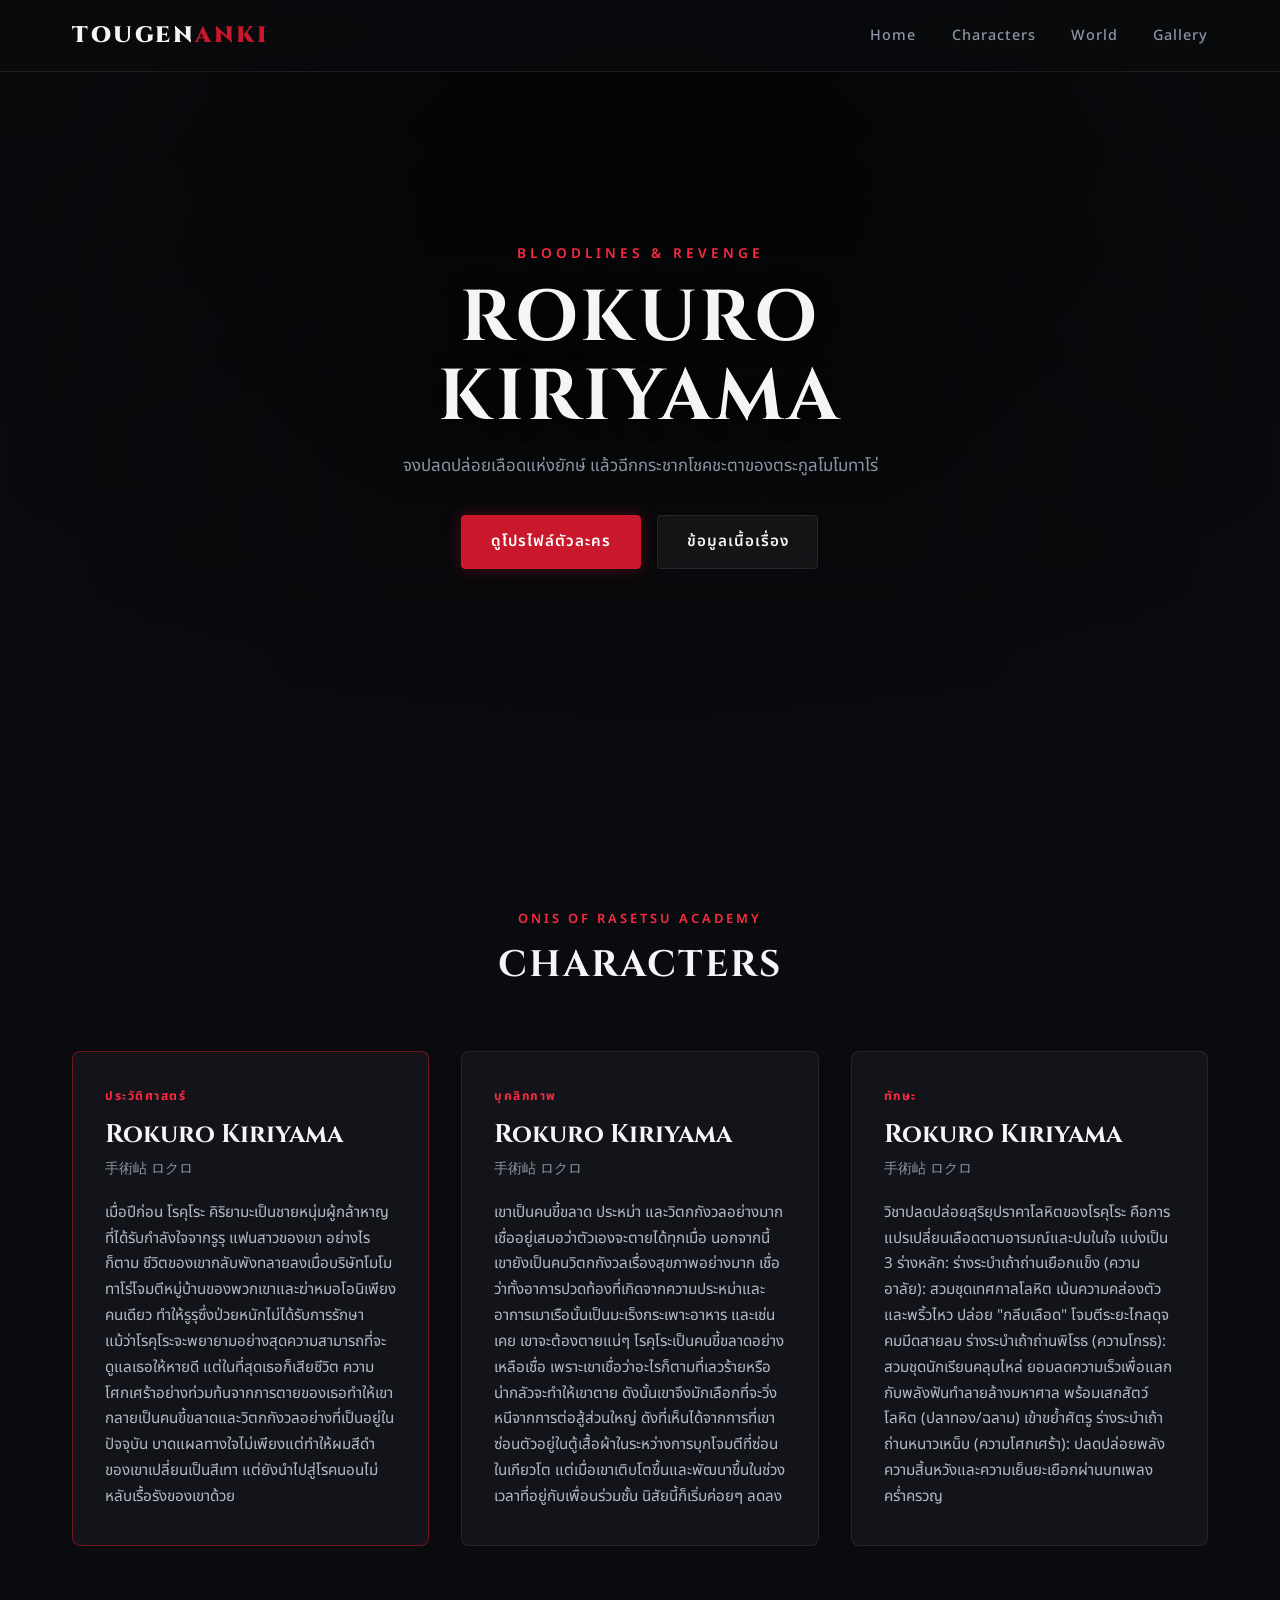
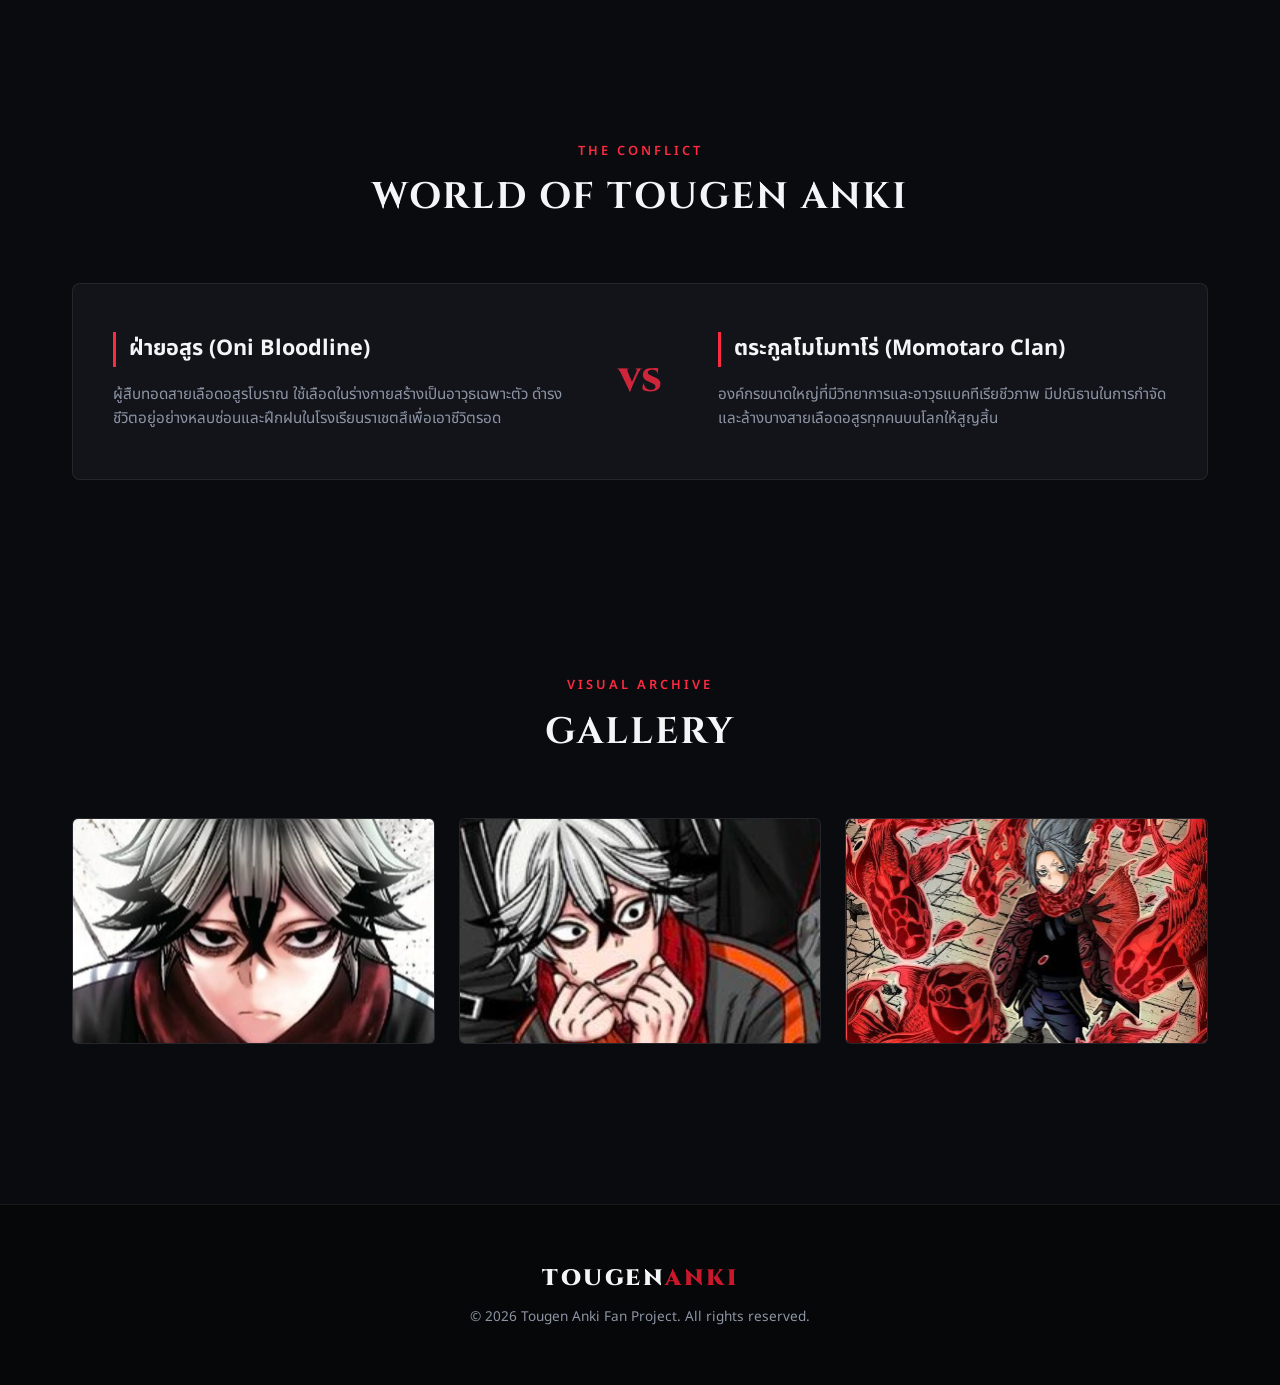
==== Fansite/imgs/Fansite/index.html @ 7ea4e855 "Add files via upload" ====
<!DOCTYPE html>
<html lang="en">
<head>
  <meta charset="UTF-8">
  <meta name="viewport" content="width=device-width, initial-scale=1.0">
  <title>Tougen Anki Fansite | เลือดอสูรราเชตสึ</title>
  <link rel="stylesheet" href="style.css">
  
  <!-- Google Fonts: ฟอนต์สไตล์เฉียบคม Dark Fantasy -->
  <link rel="preconnect" href="https://fonts.googleapis.com">
  <link rel="preconnect" href="https://fonts.gstatic.com" crossorigin>
  <link href="https://fonts.googleapis.com/css2?family=Cinzel:wght@600;700;900&family=Noto+Sans+Thai:wght@300;400;600&family=Oswald:wght@500;700&display=swap" rel="stylesheet">
</head>
<body>

  <!-- Navigation Bar -->
  <header>
    <nav class="navbar">
      <div class="logo">TOUGEN<span>ANKI</span></div>
      <ul class="nav-links">
        <li><a href="#home">Home</a></li>
        <li><a href="#profile">Characters</a></li>
        <li><a href="#world">World</a></li>
        <li><a href="#gallery">Gallery</a></li>
      </ul>
    </nav>
  </header>

  <main>
    <!-- Hero Section -->
    <section class="hero" id="home">
      <!-- กรณีที่ 1: ใช้วิดีโอพื้นหลัง (ถ้าใช้ตัวนี้ ให้เปิดใช้งานแท็ก video นี้) -->
      <video class="hero-video" autoplay muted loop playsinline preload="auto">
        <source src="imgs/vedeo_ZBHWI9NB.mp4" type="video/mp4">
        บราวเซอร์ของคุณไม่รองรับการเล่นวิดีโอ
      </video> 
    

      <!-- เลเยอร์เงาไล่ระดับสีคุมโทน -->
      <div class="hero-overlay"></div>

      <!-- เนื้อหาพาดหัวบน Hero -->
      <div class="hero-content">
        <span class="hero-tag">BLOODLINES & REVENGE</span>
        <h1 class="hero-title">ROKURO KIRIYAMA</h1>
        <p class="hero-desc">จงปลดปล่อยเลือดแห่งยักษ์ แล้วฉีกกระชากโชคชะตาของตระกูลโมโมทาโร่</p>
        <div class="hero-actions">
          <a href="#profile" class="btn btn-primary">ดูโปรไฟล์ตัวละคร</a>
          <a href="#world" class="btn btn-secondary">ข้อมูลเนื้อเรื่อง</a>
        </div>
      </div>
    </section>

    <!-- Character Profiles Section -->
    <section class="section profile" id="profile">
      <div class="section-header">
        <span class="sub-title">ONIS OF RASETSU ACADEMY</span>
        <h2 class="title">CHARACTERS</h2>
      </div>

      <div class="card-grid">
        <!-- Rokuro Card -->
        <article class="card highlight-card">
          <div class="card-tag">ประวัติศาสตร์</div>
          <h3 class="card-name">Rokuro Kiriyama</h3>
          <p class="card-japanese">手術岾 ロクロ</p>
          <p class="card-info">เมื่อปีก่อน โรคุโระ คิริยามะเป็นชายหนุ่มผู้กล้าหาญที่ได้รับกำลังใจจากรูรุ แฟนสาวของเขา อย่างไรก็ตาม ชีวิตของเขากลับพังทลายลงเมื่อบริษัทโมโมทาโร่โจมตีหมู่บ้านของพวกเขาและฆ่าหมอโอนิเพียงคนเดียว ทำให้รูรุซึ่งป่วยหนักไม่ได้รับการรักษา แม้ว่าโรคุโระจะพยายามอย่างสุดความสามารถที่จะดูแลเธอให้หายดี แต่ในที่สุดเธอก็เสียชีวิต ความโศกเศร้าอย่างท่วมท้นจากการตายของเธอทำให้เขากลายเป็นคนขี้ขลาดและวิตกกังวลอย่างที่เป็นอยู่ในปัจจุบัน บาดแผลทางใจไม่เพียงแต่ทำให้ผมสีดำของเขาเปลี่ยนเป็นสีเทา แต่ยังนำไปสู่โรคนอนไม่หลับเรื้อรังของเขาด้วย</p>
        </article>

        <!-- Shiki Card -->
        <article class="card">
          <div class="card-tag">บุคลิกภาพ</div>
          <h3 class="card-name">Rokuro Kiriyama</h3>
          <p class="card-japanese">手術岾 ロクロ</p>
          <p class="card-info">เขาเป็นคนขี้ขลาด ประหม่า และวิตกกังวลอย่างมาก เชื่ออยู่เสมอว่าตัวเองจะตายได้ทุกเมื่อ นอกจากนี้เขายังเป็นคนวิตกกังวลเรื่องสุขภาพอย่างมาก เชื่อว่าทั้งอาการปวดท้องที่เกิดจากความประหม่าและอาการเมาเรือนั้นเป็นมะเร็งกระเพาะอาหาร และเช่นเคย เขาจะต้องตายแน่ๆ โรคุโระเป็นคนขี้ขลาดอย่างเหลือเชื่อ เพราะเขาเชื่อว่าอะไรก็ตามที่เลวร้ายหรือน่ากลัวจะทำให้เขาตาย ดังนั้นเขาจึงมักเลือกที่จะวิ่งหนีจากการต่อสู้ส่วนใหญ่ ดังที่เห็นได้จากการที่เขาซ่อนตัวอยู่ในตู้เสื้อผ้าในระหว่างการบุกโจมตีที่ซ่อนในเกียวโต แต่เมื่อเขาเติบโตขึ้นและพัฒนาขึ้นในช่วงเวลาที่อยู่กับเพื่อนร่วมชั้น นิสัยนี้ก็เริ่มค่อยๆ ลดลง</p>
        </article>

        <!-- Naito Card -->
        <article class="card">
          <div class="card-tag">ทักษะ</div>
          <h3 class="card-name">Rokuro Kiriyama</h3>
          <p class="card-japanese">手術岾 ロクロ</p>
          <p class="card-info">วิชาปลดปล่อยสุริยุปราคาโลหิตของโรคุโระ คือการแปรเปลี่ยนเลือดตามอารมณ์และปมในใจ แบ่งเป็น 3 ร่างหลัก:

ร่างระบำเถ้าถ่านเยือกแข็ง (ความอาลัย): สวมชุดเทศกาลโลหิต เน้นความคล่องตัวและพริ้วไหว ปล่อย "กลีบเลือด" โจมตีระยะไกลดุจคมมีดสายลม

ร่างระบำเถ้าถ่านพิโรธ (ความโกรธ): สวมชุดนักเรียนคลุมไหล่ ยอมลดความเร็วเพื่อแลกกับพลังฟันทำลายล้างมหาศาล พร้อมเสกสัตว์โลหิต (ปลาทอง/ฉลาม) เข้าขย้ำศัตรู

ร่างระบำเถ้าถ่านหนาวเหน็บ (ความโศกเศร้า): ปลดปล่อยพลังความสิ้นหวังและความเย็นยะเยือกผ่านบทเพลงคร่ำครวญ</p>
        </article>
      </div>
    </section>

    <!-- World & Lore Section -->
    <section class="section world" id="world">
      <div class="section-header">
        <span class="sub-title">THE CONFLICT</span>
        <h2 class="title">WORLD OF TOUGEN ANKI</h2>
      </div>

      <div class="lore-box">
        <div class="lore-item">
          <h3>ฝ่ายอสูร (Oni Bloodline)</h3>
          <p>ผู้สืบทอดสายเลือดอสูรโบราณ ใช้เลือดในร่างกายสร้างเป็นอาวุธเฉพาะตัว ดำรงชีวิตอยู่อย่างหลบซ่อนและฝึกฝนในโรงเรียนราเชตสึเพื่อเอาชีวิตรอด</p>
        </div>
        <div class="lore-divider">VS</div>
        <div class="lore-item">
          <h3>ตระกูลโมโมทาโร่ (Momotaro Clan)</h3>
          <p>องค์กรขนาดใหญ่ที่มีวิทยาการและอาวุธแบคทีเรียชีวภาพ มีปณิธานในการกำจัดและล้างบางสายเลือดอสูรทุกคนบนโลกให้สูญสิ้น</p>
        </div>
      </div>
    </section>

    <!-- Gallery Section -->
    <section class="section gallery" id="gallery">
      <div class="section-header">
        <span class="sub-title">VISUAL ARCHIVE</span>
        <h2 class="title">GALLERY</h2>
      </div>

      <div class="gallery-grid">
        <div class="gallery-item">
          <img src="imgs/Rokuro 1.svg" alt="Rokuro Visual" onerror="this.style.display='none'; this.nextElementSibling.style.display='block';">
          <div class="gallery-placeholder" style="display:none;">VISUAL 01</div>
        </div>
        <div class="gallery-item">
          <img src="imgs/Kiriyama 1.svg" alt="Kiriyama Visual" onerror="this.style.display='none'; this.nextElementSibling.style.display='block';">
          <div class="gallery-placeholder" style="display:none;">VISUAL 02</div>
        </div>
        <div class="gallery-item">
          <img src="imgs/images 1.svg" alt="Tougen Anki Visual" onerror="this.style.display='none'; this.nextElementSibling.style.display='block';">
          <div class="gallery-placeholder" style="display:none;">VISUAL 03</div>
        </div>
       
      </div>
    </section>
  </main>

  <!-- Footer -->
  <footer>
    <div class="footer-content">
      <p class="logo">TOUGEN<span>ANKI</span></p>
      <p class="credit">&copy; 2026 Tougen Anki Fan Project. All rights reserved.</p>
    </div>
  </footer>

</body>
</html>
---- Fansite/imgs/Fansite/style.css ----
/* ===================================================
   RESET & CSS VARIABLES
=================================================== */
:root {
  --bg-dark: #0a0b0e;
  --bg-card: #12141a;
  --bg-card-hover: #171b24;
  --primary-red: #c9182b;
  --bright-red: #ff2a42;
  --text-main: #f5f5f7;
  --text-muted: #8d95a5;
  --border-subtle: rgba(255, 255, 255, 0.08);
  --font-heading: 'Cinzel', 'Oswald', serif;
  --font-body: 'Noto Sans Thai', sans-serif;
  --transition-smooth: all 0.3s cubic-bezier(0.4, 0, 0.2, 1);
}

* {
  margin: 0;
  padding: 0;
  box-sizing: border-box;
}

html {
  scroll-behavior: smooth;
}

body {
  background-color: var(--bg-dark);
  color: var(--text-main);
  font-family: var(--font-body);
  line-height: 1.6;
  overflow-x: hidden;
}

a {
  text-decoration: none;
  color: inherit;
}

/* ===================================================
   NAVIGATION BAR
=================================================== */
header {
  position: fixed;
  top: 0;
  left: 0;
  width: 100%;
  z-index: 100;
  background: rgba(10, 11, 14, 0.85);
  backdrop-filter: blur(12px);
  -webkit-backdrop-filter: blur(12px);
  border-bottom: 1px solid var(--border-subtle);
}

.navbar {
  max-width: 1200px;
  margin: 0 auto;
  padding: 1.1rem 2rem;
  display: flex;
  justify-content: space-between;
  align-items: center;
}

.logo {
  font-family: var(--font-heading);
  font-size: 1.4rem;
  font-weight: 900;
  letter-spacing: 2.5px;
}

.logo span {
  color: var(--primary-red);
}

.nav-links {
  display: flex;
  list-style: none;
  gap: 2.2rem;
}

.nav-links a {
  font-size: 0.9rem;
  font-weight: 500;
  color: var(--text-muted);
  letter-spacing: 1px;
  transition: var(--transition-smooth);
}

.nav-links a:hover {
  color: var(--bright-red);
}

/* ===================================================
   HERO SECTION (VIDEO & SLIDESHOW READY)
=================================================== */
.hero {
  position: relative;
  width: 100%;
  height: 90vh;
  min-height: 600px;
  display: flex;
  align-items: center;
  justify-content: center;
  overflow: hidden;
  background: #000;
}

/* วิดีโอพื้นหลัง */
.hero-video {
  position: absolute;
  top: 50%;
  left: 50%;
  transform: translate(-50%, -50%);
  width: 100%;
  height: 100%;
  object-fit: cover;
  z-index: 1;
  pointer-events: none;
}

/* โหมด Slideshow พร้อมเอฟเฟกต์ Ken Burns (ถ้าสลับมาใช้) */
.slideshow {
  position: absolute;
  inset: 0;
  width: 100%;
  height: 100%;
  overflow: hidden;
  z-index: 1;
}

.slideshow .image {
  position: absolute;
  inset: 0;
  width: 100%;
  height: 100%;
  object-fit: cover;
  object-position: center;
  opacity: 0;
  animation: cinematicFade 9s infinite ease-in-out;
}

.image1 { animation-delay: 0s; }
.image2 { animation-delay: 3s; }
.image3 { animation-delay: 6s; }

@keyframes cinematicFade {
  0% { opacity: 0; transform: scale(1); }
  6% { opacity: 1; }
  33.3% { opacity: 1; }
  40% { opacity: 0; transform: scale(1.08); }
  100% { opacity: 0; transform: scale(1); }
}

/* หน้ากากไล่เงาดำตัดขอบบน-ล่าง */
.hero-overlay {
  position: absolute;
  inset: 0;
  background: radial-gradient(circle at center, transparent 35%, rgba(10, 11, 14, 0.75) 85%),
              linear-gradient(180deg, rgba(10, 11, 14, 0.3) 0%, rgba(10, 11, 14, 0.7) 60%, var(--bg-dark) 100%);
  z-index: 2;
  pointer-events: none;
}

/* กล่องเนื้อหาหน้า Hero */
.hero-content {
  position: relative;
  z-index: 3;
  text-align: center;
  max-width: 800px;
  padding: 0 1.5rem;
}

.hero-tag {
  display: inline-block;
  font-size: 0.85rem;
  letter-spacing: 4px;
  color: var(--bright-red);
  margin-bottom: 0.8rem;
  font-weight: 600;
}

.hero-title {
  font-family: var(--font-heading);
  font-size: clamp(2.5rem, 6vw, 4.5rem);
  line-height: 1.1;
  margin-bottom: 1rem;
  letter-spacing: 3px;
  text-shadow: 0 4px 20px rgba(0, 0, 0, 0.9);
}

.hero-desc {
  font-size: 1.05rem;
  color: var(--text-muted);
  max-width: 580px;
  margin: 0 auto 2.2rem auto;
}

.hero-actions {
  display: flex;
  gap: 1rem;
  justify-content: center;
  flex-wrap: wrap;
}

.btn {
  padding: 0.85rem 1.8rem;
  border-radius: 4px;
  font-weight: 600;
  font-size: 0.95rem;
  letter-spacing: 1px;
  transition: var(--transition-smooth);
}

.btn-primary {
  background: var(--primary-red);
  color: #fff;
  border: 1px solid var(--primary-red);
  box-shadow: 0 0 15px rgba(201, 24, 43, 0.35);
}

.btn-primary:hover {
  background: var(--bright-red);
  box-shadow: 0 0 25px rgba(255, 42, 66, 0.6);
  transform: translateY(-2px);
}

.btn-secondary {
  background: rgba(255, 255, 255, 0.05);
  color: var(--text-main);
  border: 1px solid var(--border-subtle);
  backdrop-filter: blur(8px);
}

.btn-secondary:hover {
  border-color: rgba(255, 255, 255, 0.4);
  background: rgba(255, 255, 255, 0.1);
  transform: translateY(-2px);
}

/* ===================================================
   SHARED SECTION STYLES
=================================================== */
.section {
  max-width: 1200px;
  margin: 0 auto;
  padding: 6rem 2rem;
}

.section-header {
  text-align: center;
  margin-bottom: 3.5rem;
}

.section-header .sub-title {
  font-size: 0.8rem;
  letter-spacing: 3px;
  color: var(--bright-red);
  font-weight: 600;
}

.section-header .title {
  font-family: var(--font-heading);
  font-size: 2.3rem;
  letter-spacing: 2px;
  margin-top: 0.3rem;
}

/* ===================================================
   CHARACTER CARDS
=================================================== */
.card-grid {
  display: grid;
  grid-template-columns: repeat(auto-fit, minmax(300px, 1fr));
  gap: 2rem;
}

.card {
  background: var(--bg-card);
  padding: 2.2rem 2rem;
  border-radius: 8px;
  border: 1px solid var(--border-subtle);
  transition: var(--transition-smooth);
}

.card:hover {
  background: var(--bg-card-hover);
  border-color: rgba(201, 24, 43, 0.4);
  transform: translateY(-6px);
  box-shadow: 0 12px 30px rgba(0, 0, 0, 0.6);
}

.highlight-card {
  border-color: rgba(201, 24, 43, 0.5);
  box-shadow: inset 0 0 15px rgba(201, 24, 43, 0.05);
}

.card-tag {
  font-size: 0.75rem;
  font-weight: 700;
  color: var(--bright-red);
  letter-spacing: 1.5px;
  margin-bottom: 0.5rem;
}

.card-name {
  font-family: var(--font-heading);
  font-size: 1.6rem;
  margin-bottom: 0.2rem;
}

.card-japanese {
  font-size: 0.85rem;
  color: var(--text-muted);
  margin-bottom: 1.2rem;
}

.card-info {
  font-size: 0.95rem;
  color: #b3b9c7;
  line-height: 1.7;
}

/* ===================================================
   WORLD & LORE
=================================================== */
.lore-box {
  background: var(--bg-card);
  border: 1px solid var(--border-subtle);
  border-radius: 8px;
  padding: 3rem 2.5rem;
  display: flex;
  align-items: center;
  justify-content: space-between;
  gap: 2.5rem;
}

.lore-item {
  flex: 1;
}

.lore-item h3 {
  font-size: 1.35rem;
  margin-bottom: 1rem;
  color: var(--text-main);
  border-left: 3px solid var(--bright-red);
  padding-left: 0.8rem;
}

.lore-item p {
  color: var(--text-muted);
  font-size: 0.95rem;
}

.lore-divider {
  font-family: var(--font-heading);
  font-size: 2rem;
  font-weight: 900;
  color: var(--bright-red);
  opacity: 0.8;
  padding: 0 1rem;
}

/* ===================================================
   GALLERY
=================================================== */
.gallery-grid {
  display: grid;
  grid-template-columns: repeat(auto-fit, minmax(240px, 1fr));
  gap: 1.5rem;
}

.gallery-item {
  aspect-ratio: 16 / 10;
  background: var(--bg-card);
  border-radius: 6px;
  border: 1px solid var(--border-subtle);
  overflow: hidden;
  display: flex;
  align-items: center;
  justify-content: center;
  transition: var(--transition-smooth);
}

.gallery-item img {
  width: 100%;
  height: 100%;
  object-fit: cover;
  transition: var(--transition-smooth);
}

.gallery-item:hover {
  border-color: var(--bright-red);
  transform: translateY(-4px);
  box-shadow: 0 8px 20px rgba(0, 0, 0, 0.5);
}

.gallery-item:hover img {
  transform: scale(1.05);
}

.gallery-placeholder {
  color: var(--text-muted);
  font-size: 0.85rem;
  letter-spacing: 2px;
}

/* ===================================================
   FOOTER
=================================================== */
footer {
  border-top: 1px solid var(--border-subtle);
  padding: 3.5rem 2rem;
  text-align: center;
  margin-top: 4rem;
  background: rgba(0, 0, 0, 0.4);
}

.credit {
  font-size: 0.85rem;
  color: var(--text-muted);
  margin-top: 0.6rem;
}

/* ===================================================
   RESPONSIVE DESIGN (MOBILE)
=================================================== */
@media (max-width: 768px) {
  .nav-links {
    gap: 1.2rem;
  }
  
  .nav-links a {
    font-size: 0.8rem;
  }

  .hero {
    height: 80vh;
  }

  .lore-box {
    flex-direction: column;
    text-align: left;
    padding: 2rem 1.5rem;
  }

  .lore-divider {
    text-align: center;
    padding: 0.5rem 0;
  }
}
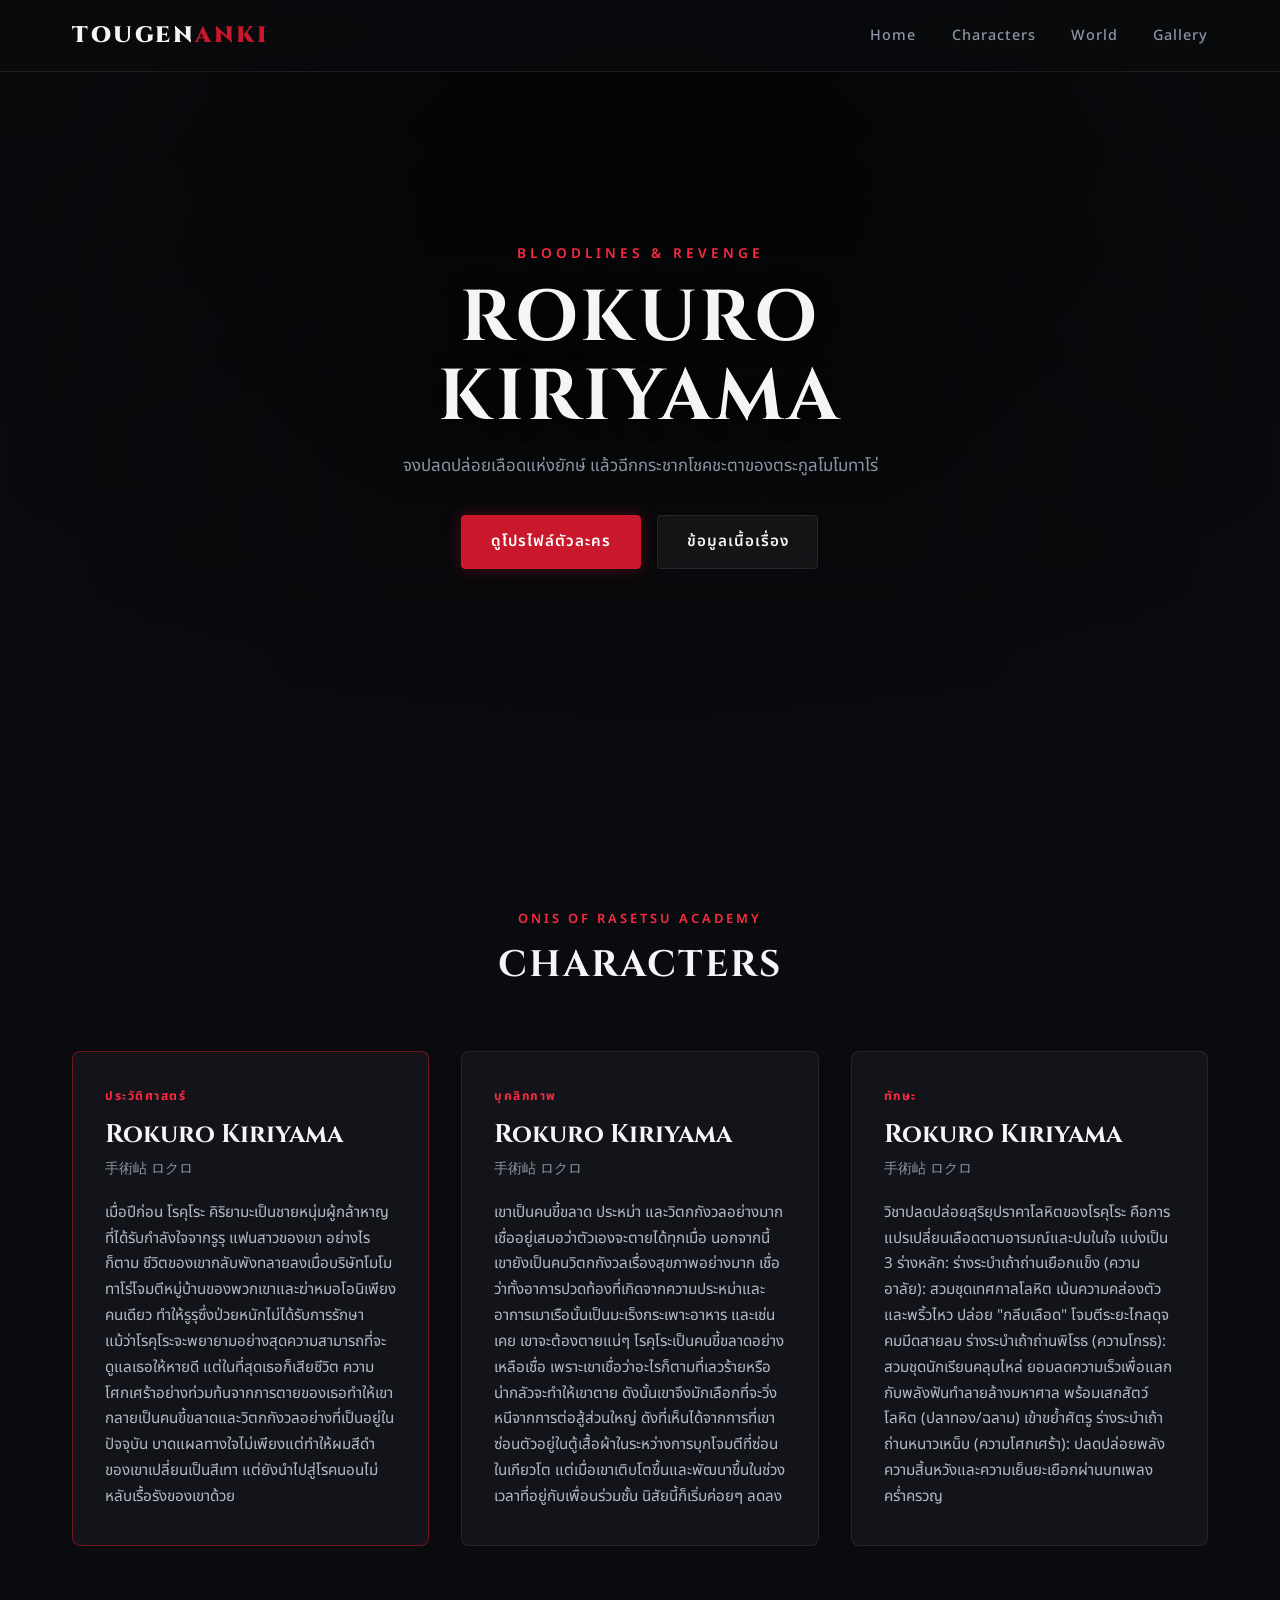
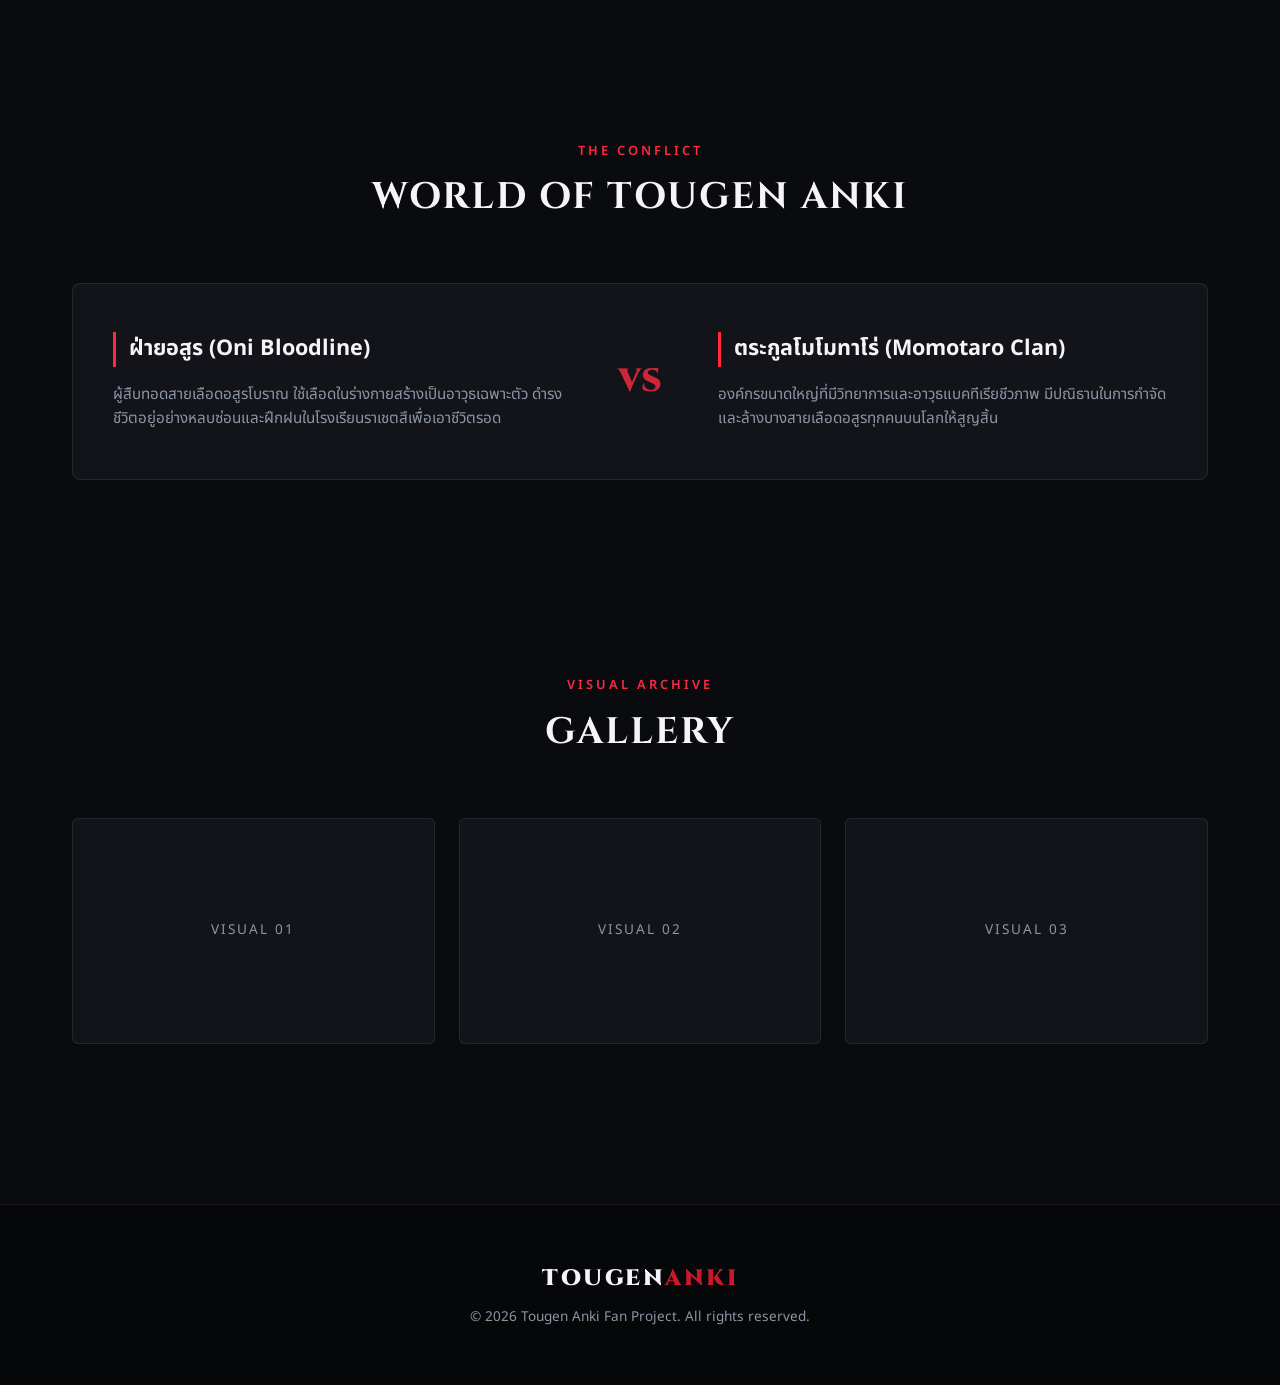
==== commit b6873b6b: "Fix HTML formatting and structure" ====
--- a/Fansite/imgs/Fansite/index.html
+++ b/Fansite/imgs/Fansite/index.html
@@ -31,7 +31,7 @@
     <section class="hero" id="home">
       <!-- กรณีที่ 1: ใช้วิดีโอพื้นหลัง (ถ้าใช้ตัวนี้ ให้เปิดใช้งานแท็ก video นี้) -->
       <video class="hero-video" autoplay muted loop playsinline preload="auto">
-        <source src="imgs/vedeo_ZBHWI9NB.mp4" type="video/mp4">
+        <source src="Fansite/imgs/vedeo_ZBHWI9NB.mp4" type="video/mp4">
         บราวเซอร์ของคุณไม่รองรับการเล่นวิดีโอ
       </video> 
     
@@ -120,15 +120,15 @@
 
       <div class="gallery-grid">
         <div class="gallery-item">
-          <img src="imgs/Rokuro 1.svg" alt="Rokuro Visual" onerror="this.style.display='none'; this.nextElementSibling.style.display='block';">
+          <img src="Fansite/imgs/Rokuro 1.svg" alt="Rokuro Visual" onerror="this.style.display='none'; this.nextElementSibling.style.display='block';">
           <div class="gallery-placeholder" style="display:none;">VISUAL 01</div>
         </div>
         <div class="gallery-item">
-          <img src="imgs/Kiriyama 1.svg" alt="Kiriyama Visual" onerror="this.style.display='none'; this.nextElementSibling.style.display='block';">
+          <img src="Fansite/imgs/Kiriyama 1.svg" alt="Kiriyama Visual" onerror="this.style.display='none'; this.nextElementSibling.style.display='block';">
           <div class="gallery-placeholder" style="display:none;">VISUAL 02</div>
         </div>
         <div class="gallery-item">
-          <img src="imgs/images 1.svg" alt="Tougen Anki Visual" onerror="this.style.display='none'; this.nextElementSibling.style.display='block';">
+          <img src="Fansite/imgs/images 1.svg" alt="Tougen Anki Visual" onerror="this.style.display='none'; this.nextElementSibling.style.display='block';">
           <div class="gallery-placeholder" style="display:none;">VISUAL 03</div>
         </div>
        
@@ -145,4 +145,4 @@
   </footer>
 
 </body>
-</html>+</html>
